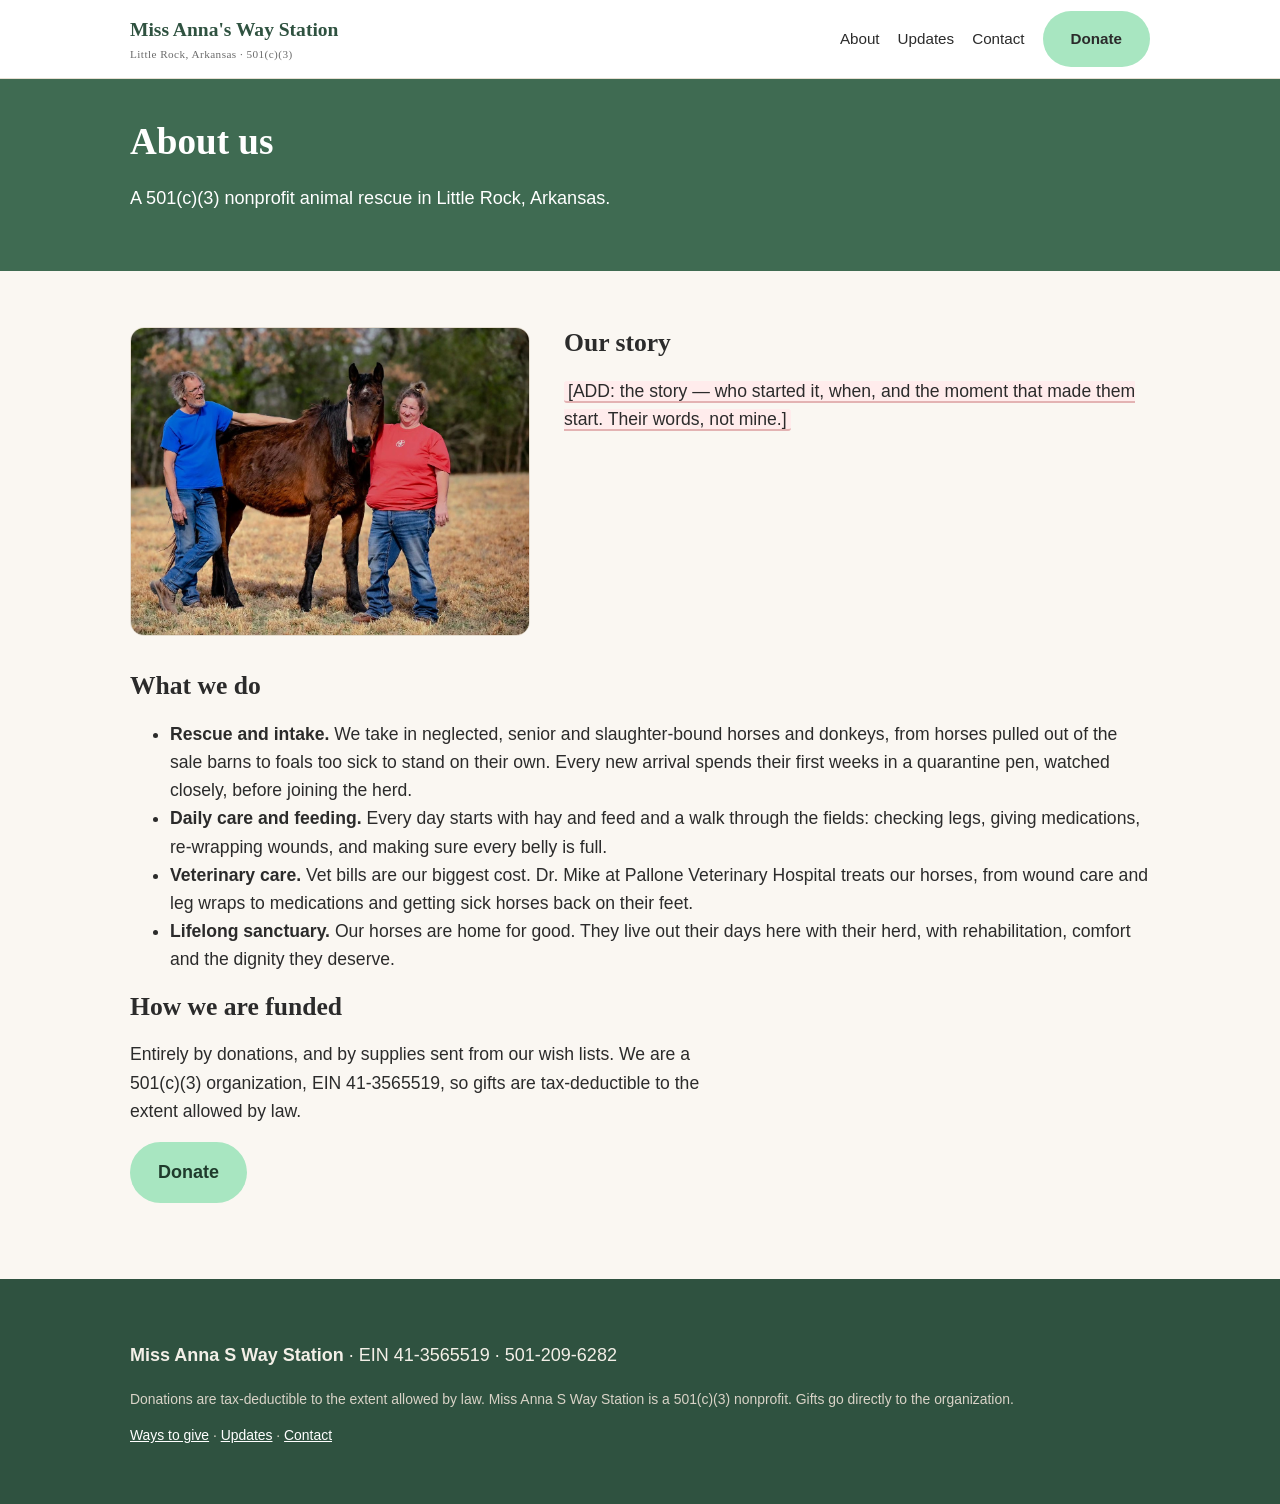
==== about.html @ fad70c7b "Shorten footer donation note Removed redundant information about donation processing." ====
<!DOCTYPE html>
<html lang="en">
<head>
<meta charset="utf-8">
<meta name="viewport" content="width=device-width, initial-scale=1">
<title>About - Miss Anna's Way Station</title>
<meta name="description" content="Who Miss Anna's Way Station is, what the rescue does, and how it is funded.">
<meta property="og:type" content="website">
<meta property="og:title" content="About - Miss Anna's Way Station">
<meta property="og:description" content="Who Miss Anna's Way Station is, what the rescue does, and how it is funded.">
<meta property="og:image" content="https://missannaswaystation.github.io/missannaswaystation/assets/photos/hero-1800.jpg">
<meta property="og:url" content="https://missannaswaystation.github.io/missannaswaystation/about.html">
<meta name="twitter:card" content="summary_large_image">
<link rel="stylesheet" href="assets/style.css">
</head>
<body>

<header class="site">
  <div class="wrap">
    <a class="brand" href="index.html">Miss Anna's Way Station
      <small>Little Rock, Arkansas &middot; 501(c)(3)</small></a>
    <nav class="main">
      <a href="about.html">About</a>
      <a href="updates.html">Updates</a>
      <a href="contact.html">Contact</a>
      <a class="btn btn-donate" href="https://www.paypal.com/donate/?hosted_button_id=DY4ASRAAML26Q">Donate</a>
    </nav>
  </div>
</header>

<div class="hero"><div class="wrap"><h1>About us</h1>
  <p>A 501(c)(3) nonprofit animal rescue in Little Rock, Arkansas.</p></div></div>

<section>
  <div class="wrap">
    <div class="split">
      <img src="assets/photos/about-station-team.jpg" width="1200" height="927"
           alt="Two of the station's people standing with a young dark brown horse in a dry autumn pasture"
           loading="lazy">
      <div>
        <h2>Our story</h2>
        <p class="lead"><span class="editable">[ADD: the story &mdash; who started it, when, and the moment
        that made them start. Their words, not mine.]</span></p>
      </div>
    </div>
    <h2>What we do</h2>
    <ul class="lead" style="max-width:none">
      <li><strong>Rescue and intake.</strong> We take in neglected, senior and slaughter-bound horses and
      donkeys, from horses pulled out of the sale barns to foals too sick to stand on their own. Every new
      arrival spends their first weeks in a quarantine pen, watched closely, before joining the herd.</li>
      <li><strong>Daily care and feeding.</strong> Every day starts with hay and feed and a walk through the
      fields: checking legs, giving medications, re-wrapping wounds, and making sure every belly is full.</li>
      <li><strong>Veterinary care.</strong> Vet bills are our biggest cost. Dr. Mike at Pallone Veterinary
      Hospital treats our horses, from wound care and leg wraps to medications and getting sick horses back on their feet.</li>
      <li><strong>Lifelong sanctuary.</strong> Our horses are home for good. They live out their days here
      with their herd, with rehabilitation, comfort and the dignity they deserve.</li>
    </ul>
    <h2>How we are funded</h2>
    <p class="lead">Entirely by donations, and by supplies sent from our wish lists. We are a
    501(c)(3) organization, EIN 41-3565519, so gifts are tax-deductible to the extent allowed by law.</p>
    <a class="btn btn-donate" href="https://www.paypal.com/donate/?hosted_button_id=DY4ASRAAML26Q">Donate</a>
  </div>
</section>


<footer class="site">
  <div class="wrap">
    <p><strong>Miss Anna S Way Station</strong> &middot; EIN 41-3565519 &middot; 501-209-6282</p>
    <p class="small">Donations are tax-deductible to the extent allowed by law. Miss Anna S Way Station is a
    501(c)(3) nonprofit. Gifts go directly to the organization.</p>
    <p class="small"><a href="donate.html">Ways to give</a> &middot;
    <a href="updates.html">Updates</a> &middot; <a href="contact.html">Contact</a></p>
  </div>
</footer>

</body>
</html>
---- assets/style.css ----
/* Miss Anna's Way Station - one stylesheet for the whole site.
   Colours: sage green + mint on cream. Edit the values below to re-skin. */
:root{
  --sage:#3f6b52; --sage-dark:#2f5240; --clay:#a8e6c1; --clay-dark:#8fd9ad;
  --cream:#faf7f2; --ink:#2b2b2b; --muted:#6b6b6b; --line:#e6ded2;
}
*{box-sizing:border-box}
body{margin:0;background:var(--cream);color:var(--ink);font-size:18px;line-height:1.6;
  font-family:-apple-system,"Segoe UI",Roboto,Helvetica,Arial,sans-serif}
h1,h2,h3{font-family:Georgia,Cambria,serif;line-height:1.25;margin:0 0 .5em}
h1{font-size:2.1rem} h2{font-size:1.6rem} h3{font-size:1.2rem}
a{color:var(--sage-dark)}
img{max-width:100%}
.wrap{max-width:1060px;margin:0 auto;padding:0 20px}
header.site{position:sticky;top:0;z-index:50;background:#fff;border-bottom:1px solid var(--line)}
header.site .wrap{display:flex;align-items:center;gap:18px;flex-wrap:wrap;min-height:78px}
.brand{margin-right:auto;text-decoration:none;color:var(--sage-dark);font-family:Georgia,serif;
  font-size:1.22rem;font-weight:700}
.brand small{display:block;font:inherit;font-size:.7rem;font-weight:400;color:var(--muted);letter-spacing:.04em}
nav.main{display:flex;align-items:center;gap:18px;flex-wrap:wrap}
nav.main a{text-decoration:none;color:var(--ink);font-size:.95rem}
nav.main a:hover{color:var(--sage)}
.btn{display:inline-block;padding:14px 26px;border-radius:999px;text-decoration:none;
  font-weight:700;border:2px solid transparent}
.btn-donate{background:var(--clay);color:#1f3b2c}
.btn-donate:hover{background:var(--clay-dark)}
.btn-ghost{border-color:var(--sage);color:var(--sage-dark);background:#fff}
.hero{background:var(--sage);color:#fff;padding:40px 0}
.hero-grid{display:grid;grid-template-columns:minmax(300px,45%) 1fr;gap:36px;align-items:center}
.hero-art img{display:block;width:100%;height:clamp(260px,30vw,380px);object-fit:cover;
  object-position:right center;border-radius:16px;border:1px solid rgba(255,255,255,.28)}
@media(max-width:820px){.hero-grid{grid-template-columns:1fr;gap:24px}.hero-art img{height:auto}.hero-art{order:-1}}
.hero h1{color:#fff;font-size:clamp(1.7rem,2.9vw,2.4rem);max-width:20ch}
.hero p{font-size:1.13rem;max-width:48ch}
.hero .btn{margin-top:12px;margin-right:10px}
section{padding:56px 0}
section.alt{background:#fff;border-top:1px solid var(--line);border-bottom:1px solid var(--line)}
.lead{font-size:1.1rem;max-width:62ch}
.split{display:grid;grid-template-columns:minmax(240px,400px) 1fr;gap:34px;align-items:start;margin-bottom:34px}
.split img{width:100%;height:auto;border-radius:14px;border:1px solid var(--line)}
@media(max-width:780px){.split{grid-template-columns:1fr}}
.cards{display:grid;gap:22px;margin-top:26px;grid-template-columns:repeat(auto-fit,minmax(250px,1fr))}
.card{background:#fff;border:1px solid var(--line);border-radius:14px;padding:24px}
.card .btn{margin-top:12px}
.carousel{margin-top:26px}
.rail{display:flex;gap:16px;overflow-x:auto;padding-bottom:10px;scroll-snap-type:x mandatory}
.rail img{flex:0 0 auto;width:min(78vw,520px);height:340px;object-fit:cover;border-radius:14px;
  border:1px solid var(--line);background:#e9e2d6;scroll-snap-align:start}
.rail-nav{display:flex;justify-content:flex-end;gap:10px;margin-top:12px}
.rail-nav button{width:44px;height:44px;border-radius:50%;border:1px solid var(--line);background:#fff;
  color:var(--sage-dark);font-size:1.1rem;cursor:pointer}
.give{display:grid;gap:18px;margin-top:24px}
.give-item{display:grid;gap:16px;align-items:center;grid-template-columns:1fr auto;background:#fff;
  border:1px solid var(--line);border-radius:14px;padding:24px}
.give-item p{margin:.3em 0 0;color:var(--muted);font-size:.97rem}
.give-item .tag{font-size:.78rem;text-transform:uppercase;letter-spacing:.08em;color:var(--clay)}
@media(max-width:640px){.hero h1{font-size:2rem}.give-item{grid-template-columns:1fr}}
.post{border-left:3px solid var(--clay);padding:2px 0 2px 18px;margin:28px 0}
.post time{color:var(--muted);font-size:.9rem}
footer.site{background:var(--sage-dark);color:#f3efe7;padding:44px 0;margin-top:20px}
footer.site a{color:#fff}
footer.site .small{font-size:.87rem;color:#d9d3c7}
.note{background:#fff6ea;border:1px solid #f0d9bd;border-radius:12px;padding:16px 18px;
  color:#6a4a24;font-size:.92rem;margin:20px 0}
/* anything wrapped in .editable is wording we still need from the organization.
   It shows up pink so it is impossible to publish by accident. */
.editable{background:#ffecec;border-bottom:2px solid #e3b3b3;border-radius:3px;padding:0 4px}
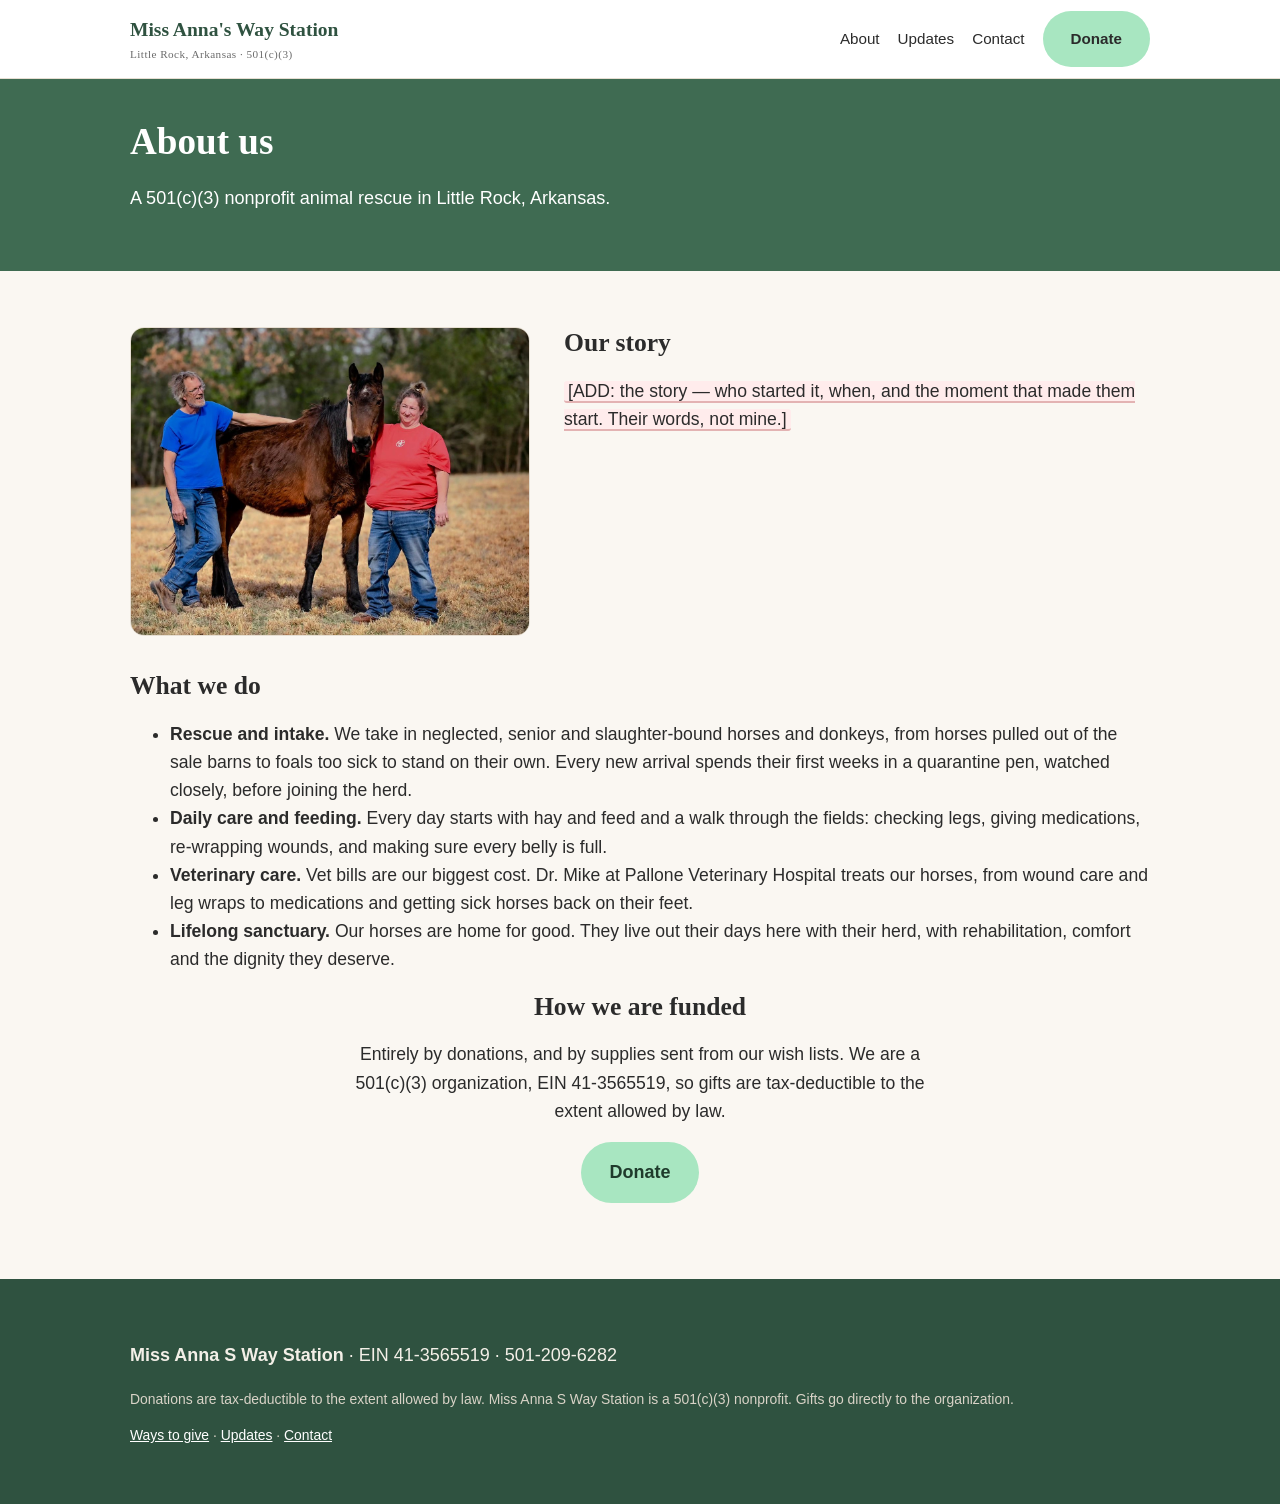
==== commit 644eee3c: "Center the How we are funded section" ====
--- a/about.html
+++ b/about.html
@@ -55,10 +55,12 @@
       <li><strong>Lifelong sanctuary.</strong> Our horses are home for good. They live out their days here
       with their herd, with rehabilitation, comfort and the dignity they deserve.</li>
     </ul>
+    <div style="text-align:center">
     <h2>How we are funded</h2>
-    <p class="lead">Entirely by donations, and by supplies sent from our wish lists. We are a
+    <p class="lead" style="margin-left:auto;margin-right:auto">Entirely by donations, and by supplies sent from our wish lists. We are a
     501(c)(3) organization, EIN 41-3565519, so gifts are tax-deductible to the extent allowed by law.</p>
     <a class="btn btn-donate" href="https://www.paypal.com/donate/?hosted_button_id=DY4ASRAAML26Q">Donate</a>
+    </div>
   </div>
 </section>
 
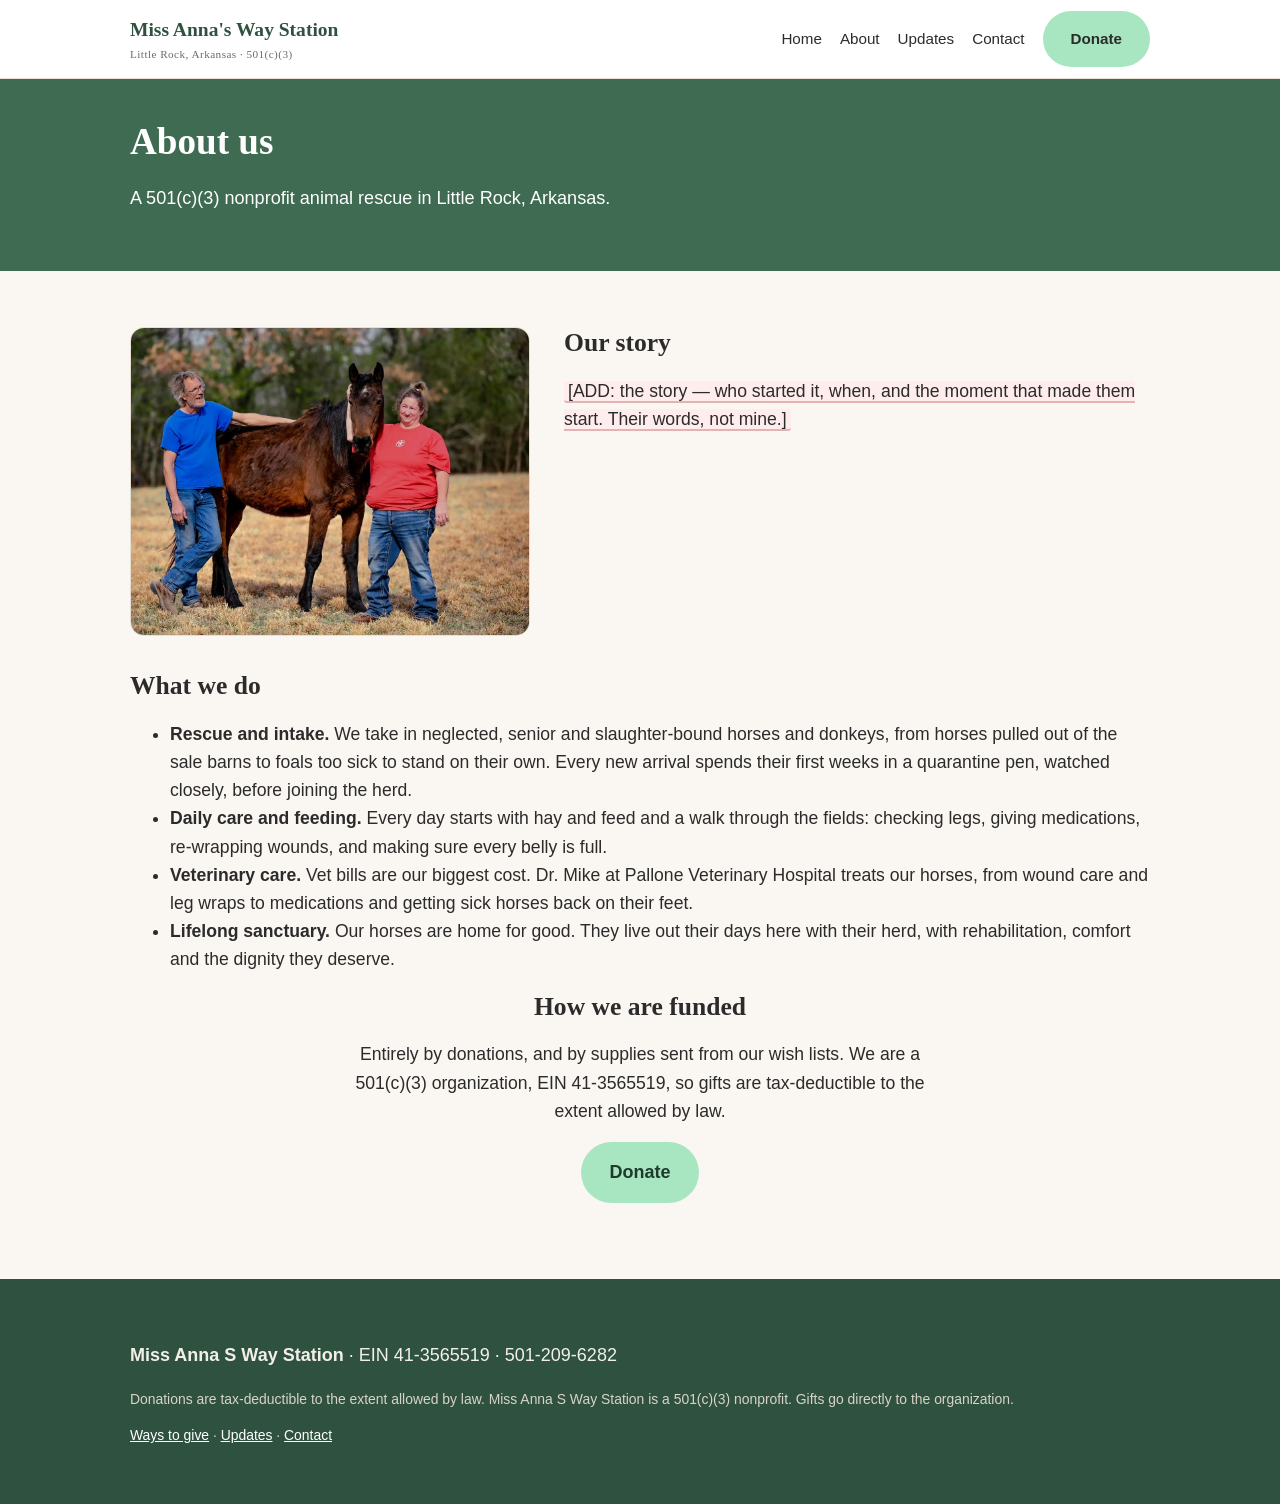
==== commit b156d185: "Add Home link to header" ====
--- a/about.html
+++ b/about.html
@@ -20,6 +20,7 @@
     <a class="brand" href="index.html">Miss Anna's Way Station
       <small>Little Rock, Arkansas &middot; 501(c)(3)</small></a>
     <nav class="main">
+      <a href="index.html">Home</a>
       <a href="about.html">About</a>
       <a href="updates.html">Updates</a>
       <a href="contact.html">Contact</a>
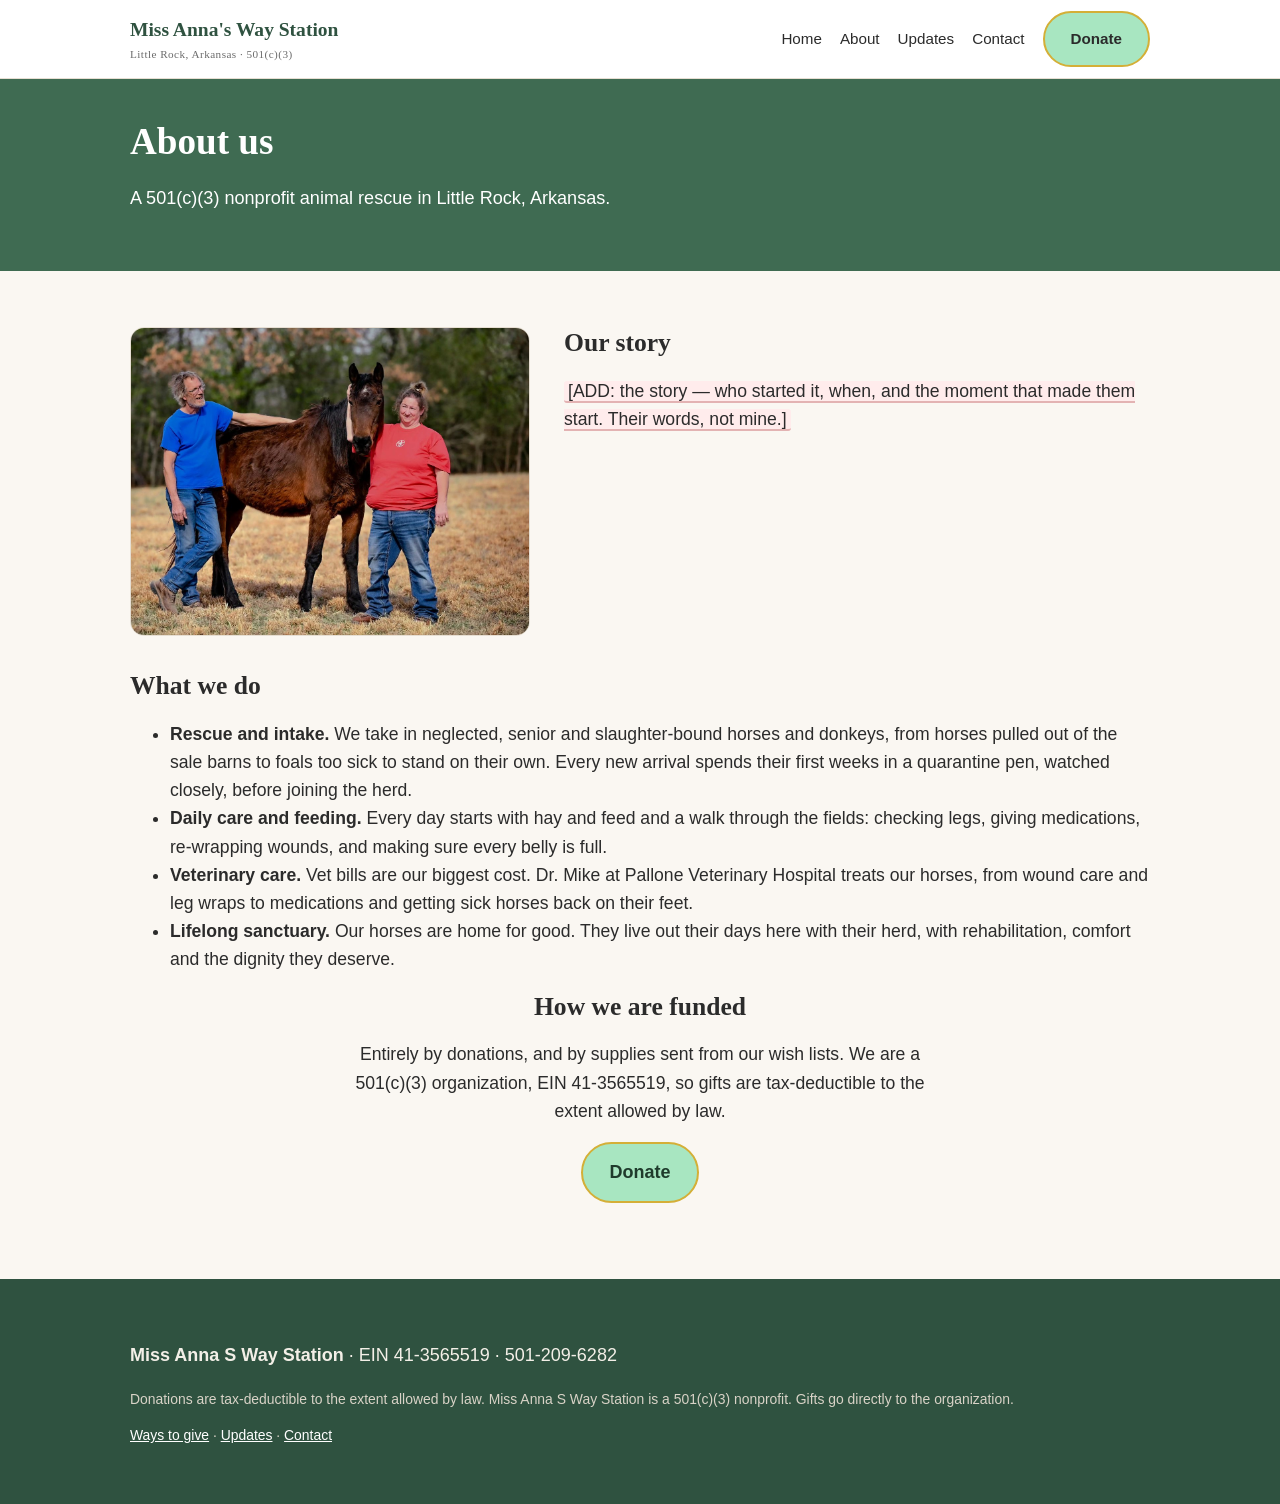
==== commit 84ca0696: "Open all links in a new tab" ====
--- a/about.html
+++ b/about.html
@@ -17,14 +17,14 @@
 
 <header class="site">
   <div class="wrap">
-    <a class="brand" href="index.html">Miss Anna's Way Station
+    <a class="brand" href="index.html" target="_blank" rel="noopener">Miss Anna's Way Station
       <small>Little Rock, Arkansas &middot; 501(c)(3)</small></a>
     <nav class="main">
-      <a href="index.html">Home</a>
-      <a href="about.html">About</a>
-      <a href="updates.html">Updates</a>
-      <a href="contact.html">Contact</a>
-      <a class="btn btn-donate" href="https://www.paypal.com/donate/?hosted_button_id=DY4ASRAAML26Q">Donate</a>
+      <a href="index.html" target="_blank" rel="noopener">Home</a>
+      <a href="about.html" target="_blank" rel="noopener">About</a>
+      <a href="updates.html" target="_blank" rel="noopener">Updates</a>
+      <a href="contact.html" target="_blank" rel="noopener">Contact</a>
+      <a class="btn btn-donate" href="https://www.paypal.com/donate/?hosted_button_id=DY4ASRAAML26Q" target="_blank" rel="noopener">Donate</a>
     </nav>
   </div>
 </header>
@@ -60,7 +60,7 @@
     <h2>How we are funded</h2>
     <p class="lead" style="margin-left:auto;margin-right:auto">Entirely by donations, and by supplies sent from our wish lists. We are a
     501(c)(3) organization, EIN 41-3565519, so gifts are tax-deductible to the extent allowed by law.</p>
-    <a class="btn btn-donate" href="https://www.paypal.com/donate/?hosted_button_id=DY4ASRAAML26Q">Donate</a>
+    <a class="btn btn-donate" href="https://www.paypal.com/donate/?hosted_button_id=DY4ASRAAML26Q" target="_blank" rel="noopener">Donate</a>
     </div>
   </div>
 </section>
@@ -71,8 +71,8 @@
     <p><strong>Miss Anna S Way Station</strong> &middot; EIN 41-3565519 &middot; 501-209-6282</p>
     <p class="small">Donations are tax-deductible to the extent allowed by law. Miss Anna S Way Station is a
     501(c)(3) nonprofit. Gifts go directly to the organization.</p>
-    <p class="small"><a href="donate.html">Ways to give</a> &middot;
-    <a href="updates.html">Updates</a> &middot; <a href="contact.html">Contact</a></p>
+    <p class="small"><a href="donate.html" target="_blank" rel="noopener">Ways to give</a> &middot;
+    <a href="updates.html" target="_blank" rel="noopener">Updates</a> &middot; <a href="contact.html" target="_blank" rel="noopener">Contact</a></p>
   </div>
 </footer>
 
--- a/assets/style.css
+++ b/assets/style.css
@@ -22,7 +22,7 @@
 nav.main a:hover{color:var(--sage)}
 .btn{display:inline-block;padding:14px 26px;border-radius:999px;text-decoration:none;
   font-weight:700;border:2px solid transparent}
-.btn-donate{background:var(--clay);color:#1f3b2c}
+.btn-donate{background:var(--clay);color:#1f3b2c;border-color:#d4af37}
 .btn-donate:hover{background:var(--clay-dark)}
 .btn-ghost{border-color:var(--sage);color:var(--sage-dark);background:#fff}
 .hero{background:var(--sage);color:#fff;padding:40px 0}
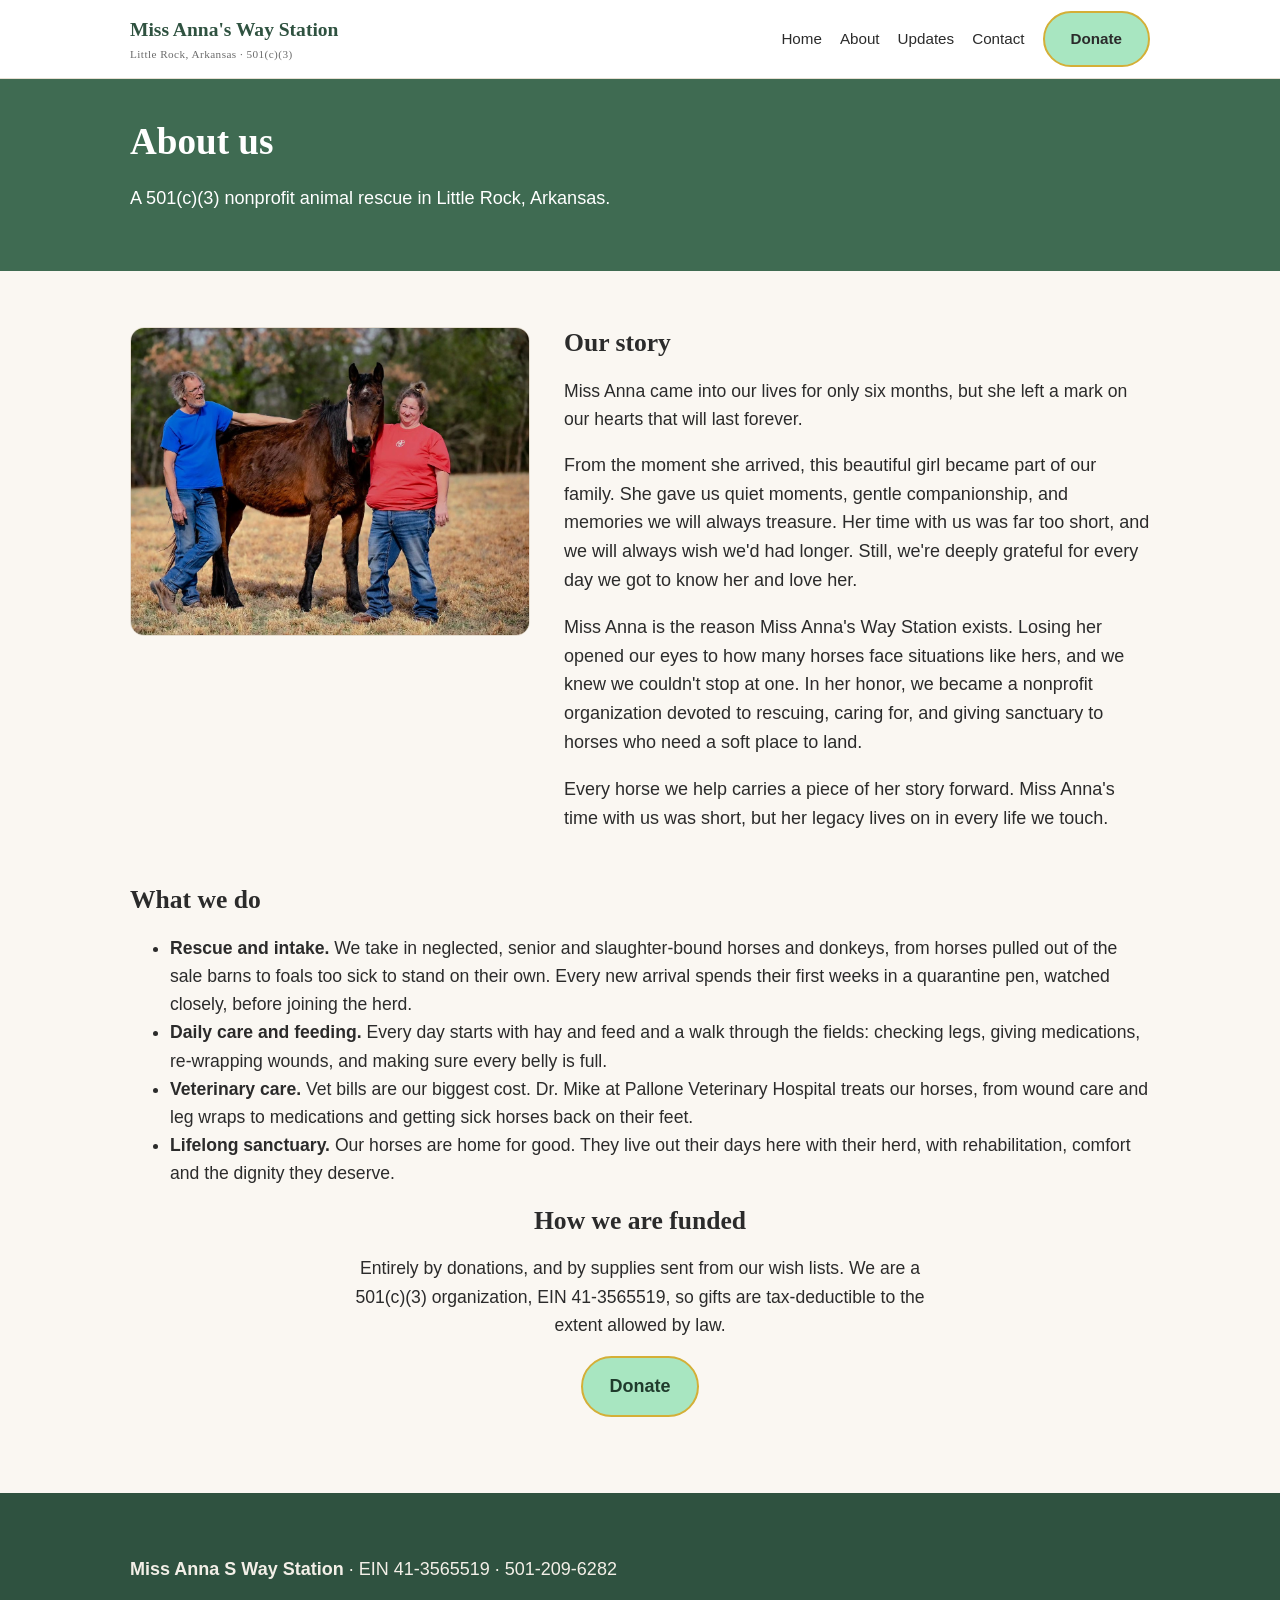
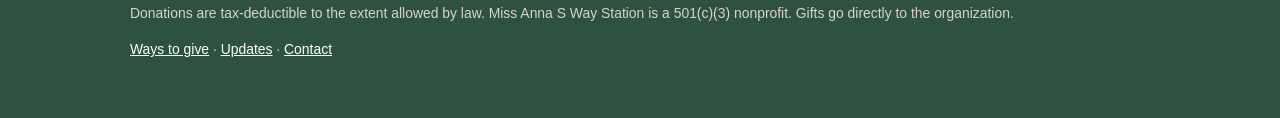
==== commit ae3a389b: "Add Miss Anna's story to the About page Updated the story section to reflect the impact of Miss Anna" ====
--- a/about.html
+++ b/about.html
@@ -40,8 +40,10 @@
            loading="lazy">
       <div>
         <h2>Our story</h2>
-        <p class="lead"><span class="editable">[ADD: the story &mdash; who started it, when, and the moment
-        that made them start. Their words, not mine.]</span></p>
+        <p class="lead">Miss Anna came into our lives for only six months, but she left a mark on our hearts that will last forever.</p>
+          <p>From the moment she arrived, this beautiful girl became part of our family. She gave us quiet moments, gentle companionship, and memories we will always treasure. Her time with us was far too short, and we will always wish we'd had longer. Still, we're deeply grateful for every day we got to know her and love her.</p>
+          <p>Miss Anna is the reason Miss Anna's Way Station exists. Losing her opened our eyes to how many horses face situations like hers, and we knew we couldn't stop at one. In her honor, we became a nonprofit organization devoted to rescuing, caring for, and giving sanctuary to horses who need a soft place to land.</p>
+          <p>Every horse we help carries a piece of her story forward. Miss Anna's time with us was short, but her legacy lives on in every life we touch.</p>
       </div>
     </div>
     <h2>What we do</h2>
--- a/assets/style.css
+++ b/assets/style.css
@@ -53,7 +53,7 @@
 .give-item{display:grid;gap:16px;align-items:center;grid-template-columns:1fr auto;background:#fff;
   border:1px solid var(--line);border-radius:14px;padding:24px}
 .give-item p{margin:.3em 0 0;color:var(--muted);font-size:.97rem}
-.give-item .tag{font-size:.78rem;text-transform:uppercase;letter-spacing:.08em;color:var(--clay)}
+.give-item .tag{font-size:.78rem;text-transform:uppercase;letter-spacing:.08em;font-weight:700;color:var(--sage)}
 @media(max-width:640px){.hero h1{font-size:2rem}.give-item{grid-template-columns:1fr}}
 .post{border-left:3px solid var(--clay);padding:2px 0 2px 18px;margin:28px 0}
 .post time{color:var(--muted);font-size:.9rem}
@@ -65,3 +65,12 @@
 /* anything wrapped in .editable is wording we still need from the organization.
    It shows up pink so it is impossible to publish by accident. */
 .editable{background:#ffecec;border-bottom:2px solid #e3b3b3;border-radius:3px;padding:0 4px}
+/* phones: name and a small Donate button on the top row, menu links on the row below */
+@media(max-width:640px){
+  header.site .wrap{min-height:0;padding-top:10px;padding-bottom:10px;column-gap:18px;row-gap:6px}
+  nav.main{display:contents}
+  nav.main a{order:3;font-size:.92rem}
+  nav.main .btn-donate{order:1;padding:7px 16px;font-size:.88rem;border-width:1.5px}
+  header.site .wrap::after{content:"";order:2;flex-basis:100%;height:0}
+}
+@media(max-width:360px){.brand{font-size:1rem} header.site .wrap{column-gap:10px} nav.main a{font-size:.88rem}}
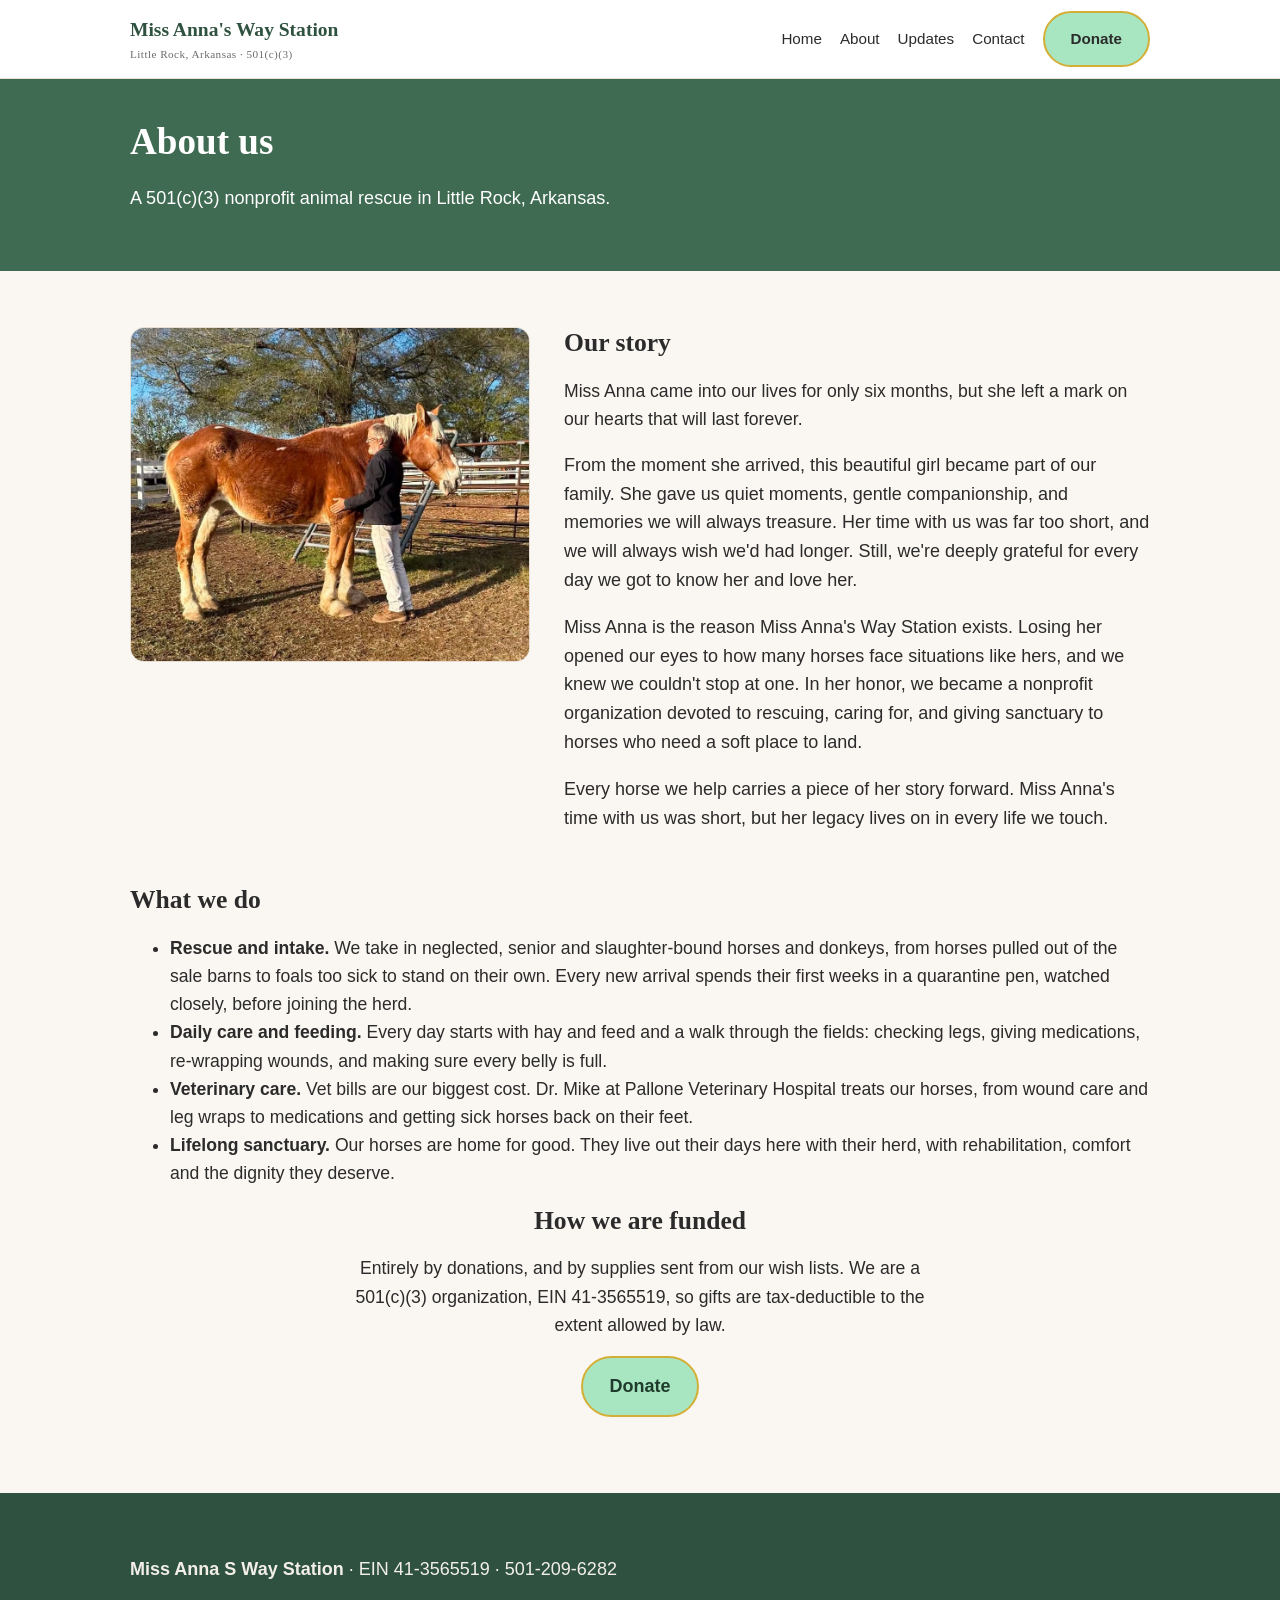
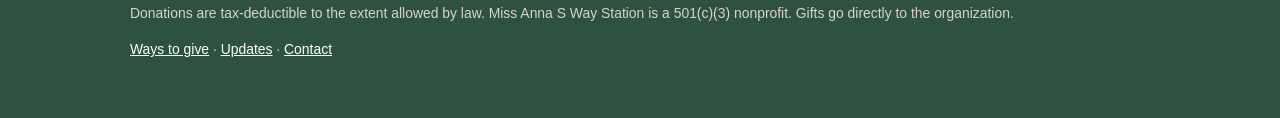
==== commit 6b3973a0: "Use new photo next to Our Story" ====
--- a/about.html
+++ b/about.html
@@ -35,8 +35,8 @@
 <section>
   <div class="wrap">
     <div class="split">
-      <img src="assets/photos/about-station-team.jpg" width="1200" height="927"
-           alt="Two of the station's people standing with a young dark brown horse in a dry autumn pasture"
+      <img src="assets/photos/image.jpg" width="924" height="773"
+             alt="A man resting his hand on a tall chestnut draft horse with a flaxen mane in a sunny paddock"
            loading="lazy">
       <div>
         <h2>Our story</h2>
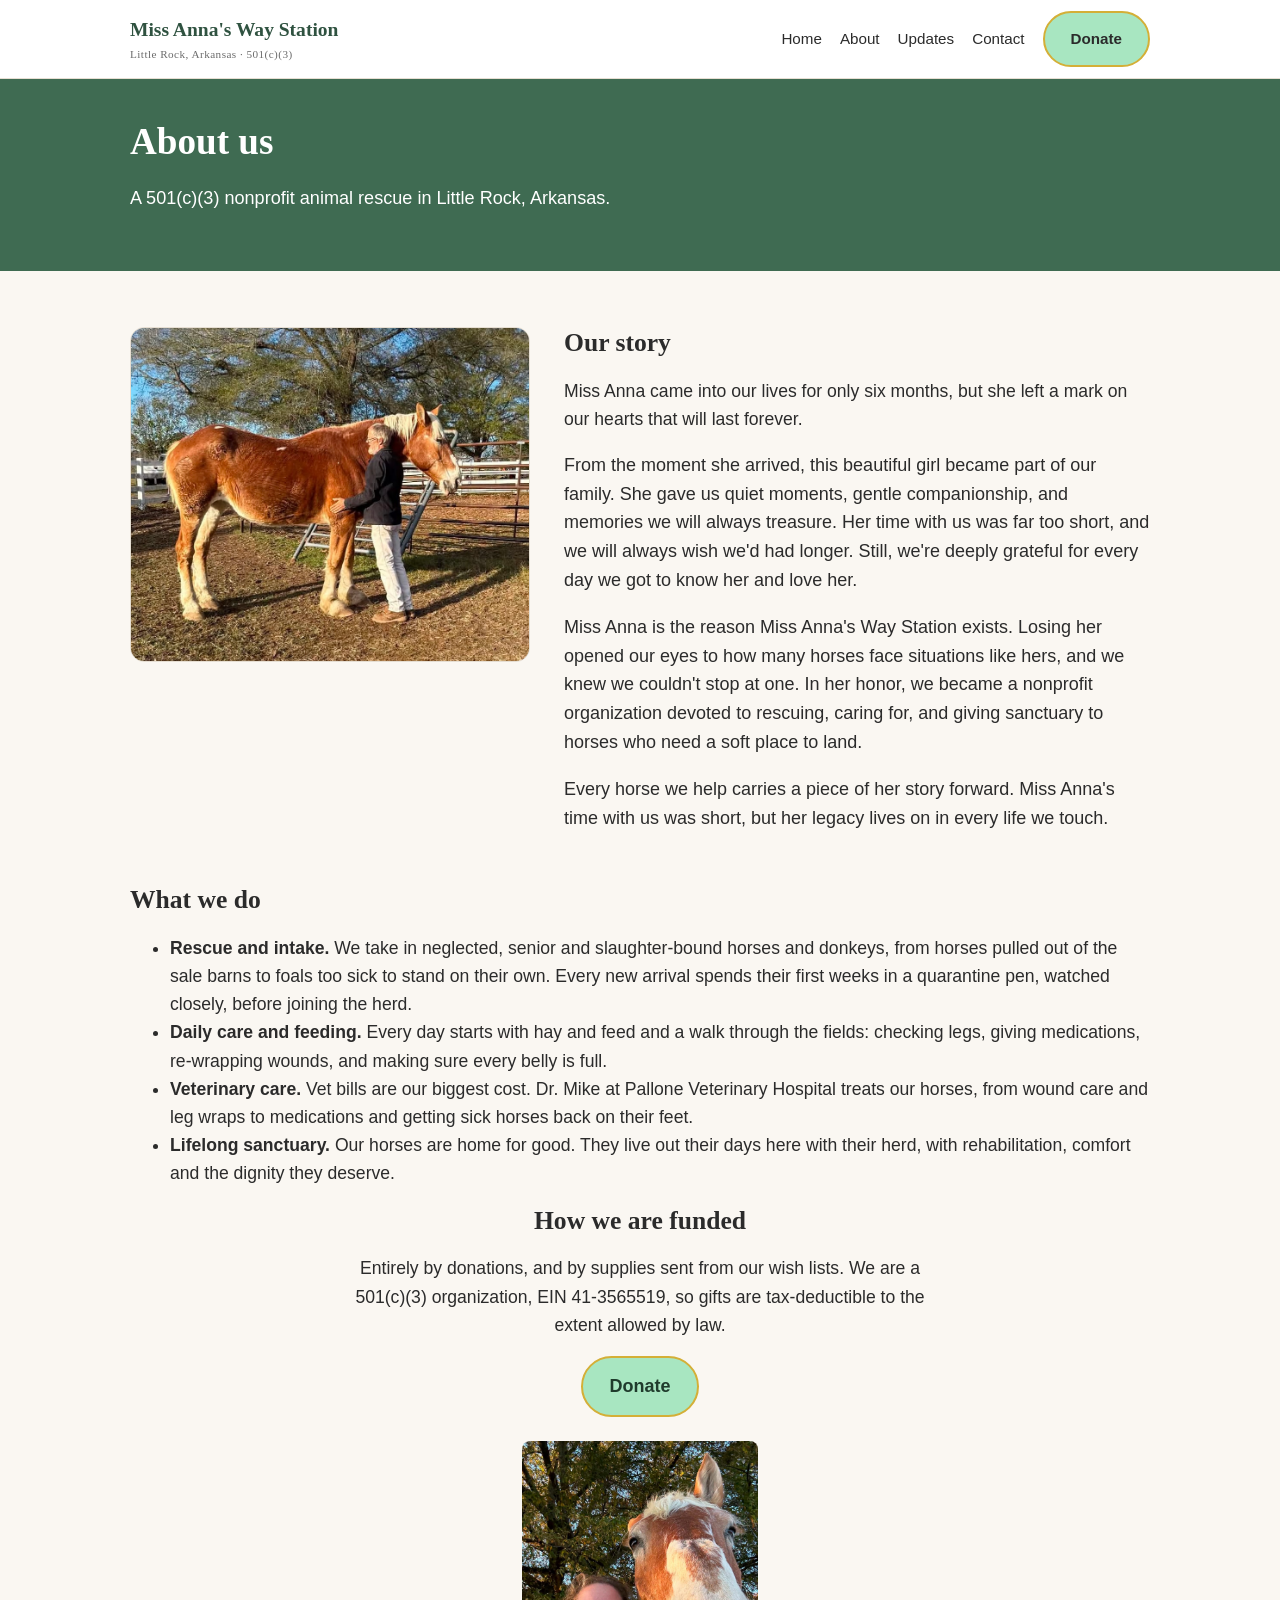
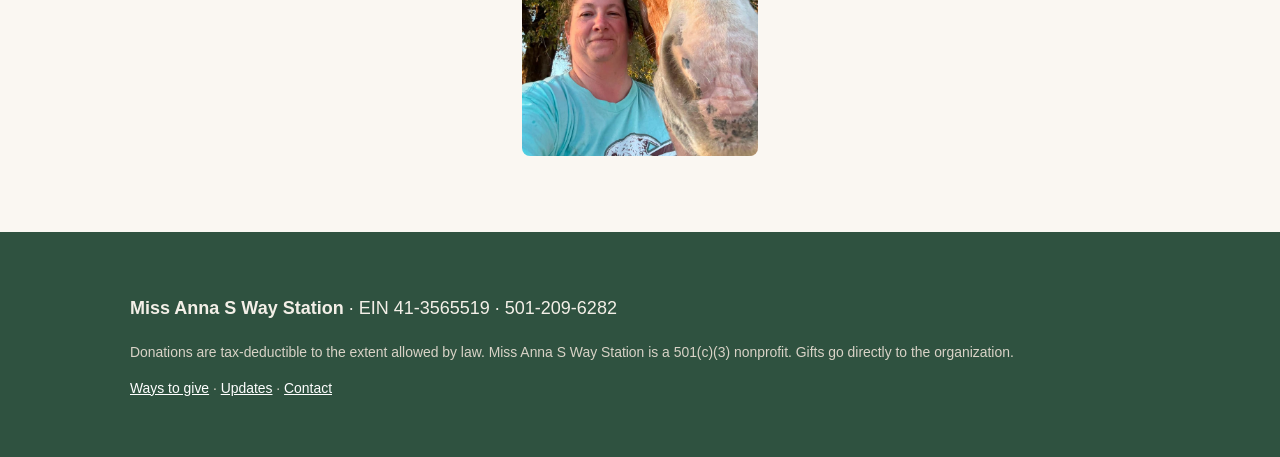
==== commit 1f70abf2: "Add photo under the funding Donate button" ====
--- a/about.html
+++ b/about.html
@@ -63,6 +63,8 @@
     <p class="lead" style="margin-left:auto;margin-right:auto">Entirely by donations, and by supplies sent from our wish lists. We are a
     501(c)(3) organization, EIN 41-3565519, so gifts are tax-deductible to the extent allowed by law.</p>
     <a class="btn btn-donate" href="https://www.paypal.com/donate/?hosted_button_id=DY4ASRAAML26Q" target="_blank" rel="noopener">Donate</a>
+      <img src="assets/photos/funding/image.jpg" width="1350" height="1800" loading="lazy" style="display:block;width:236px;max-width:100%;height:auto;margin:24px auto 0;border-radius:8px"
+           alt="Eve smiling in a selfie with a chestnut draft horse leaning in close to the camera">
     </div>
   </div>
 </section>
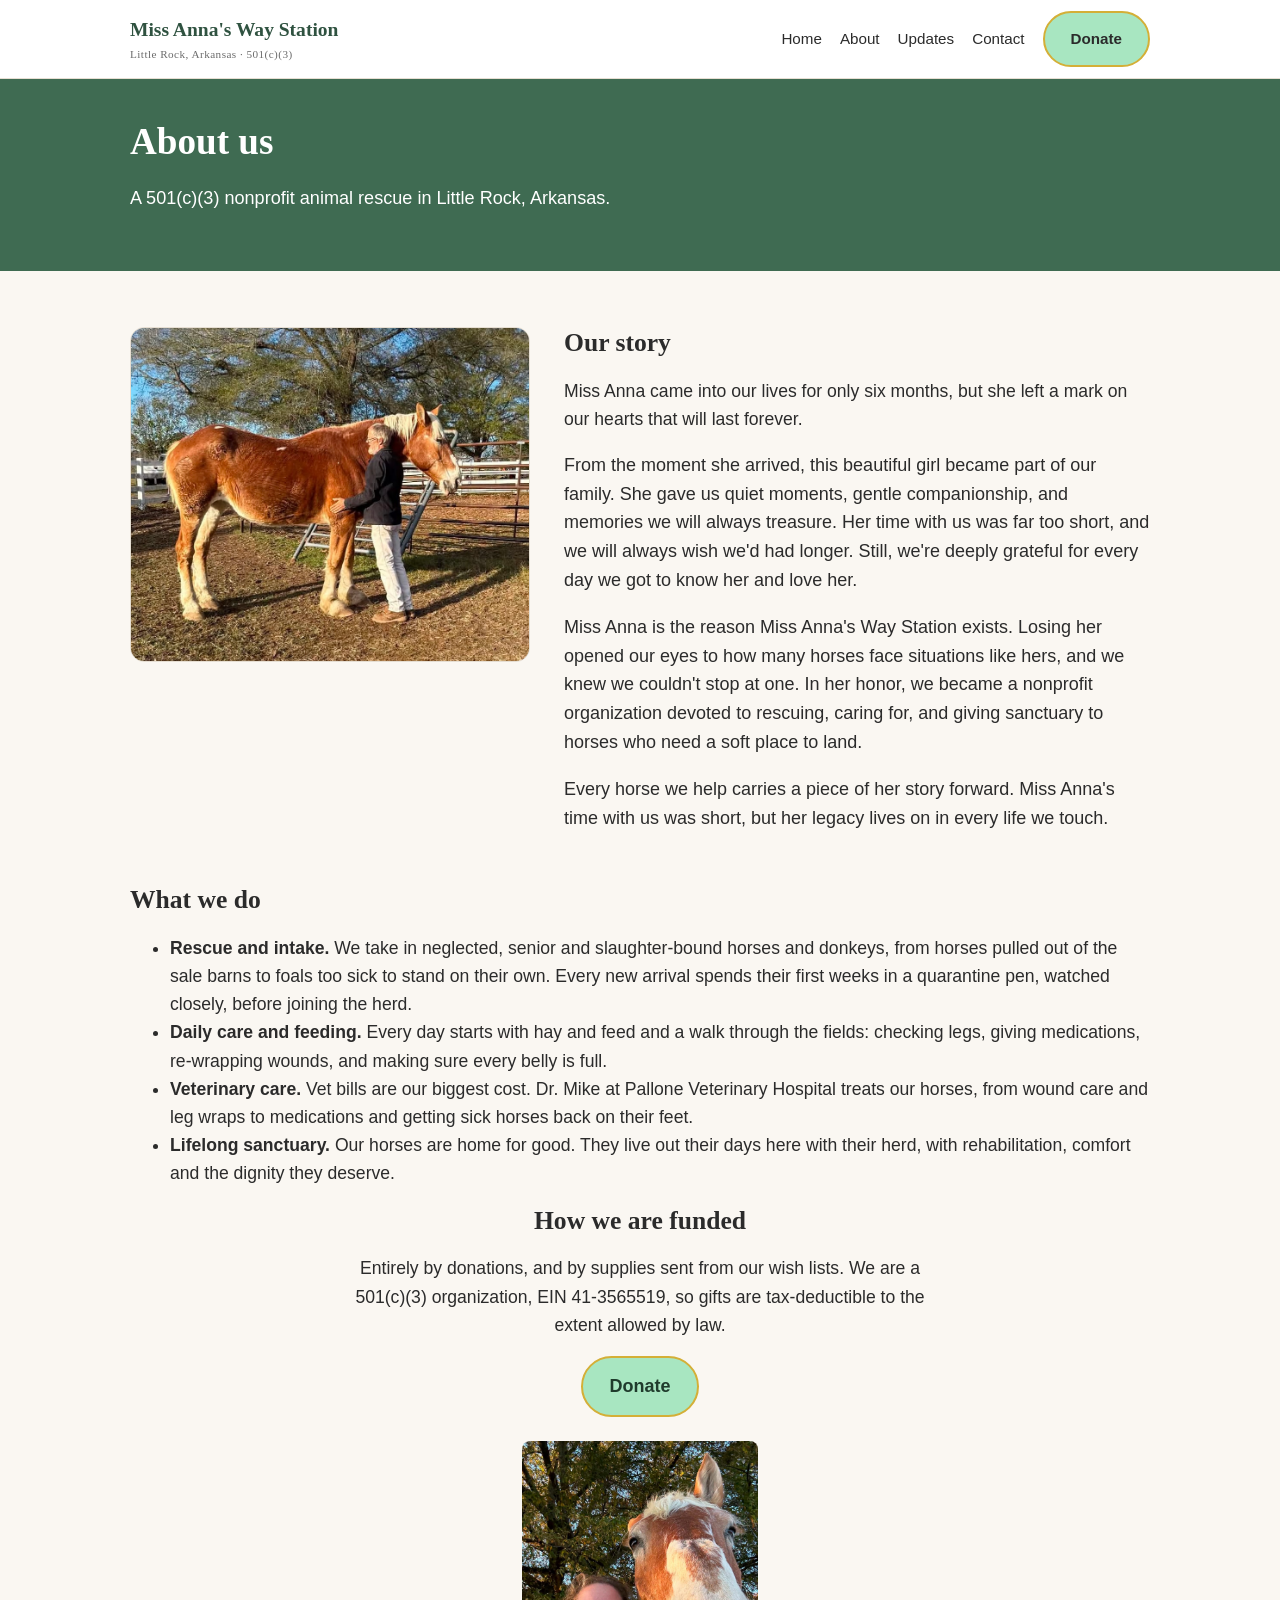
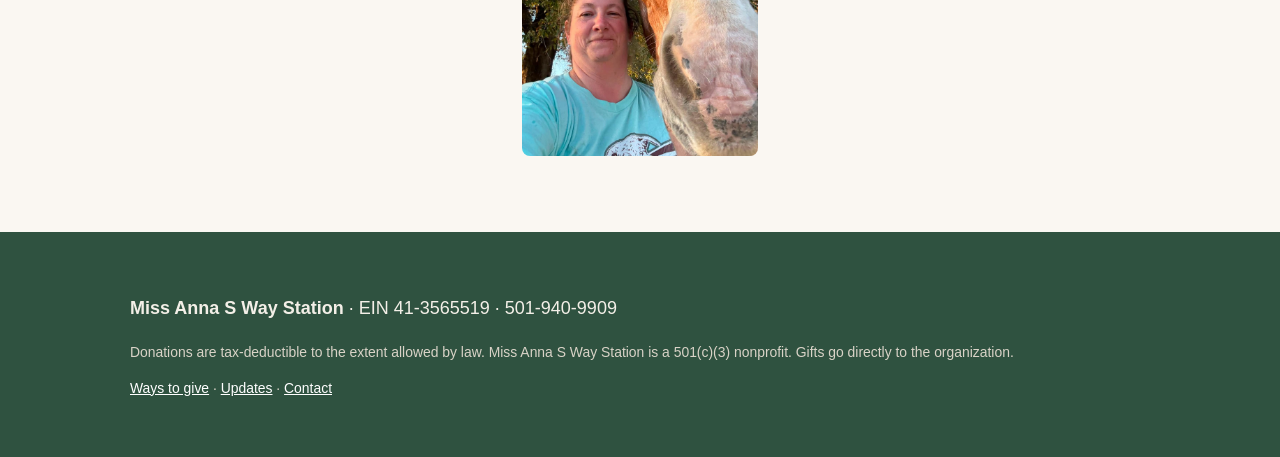
==== commit 29268156: "Update contact phone to 501-940-9909" ====
--- a/about.html
+++ b/about.html
@@ -72,7 +72,7 @@
 
 <footer class="site">
   <div class="wrap">
-    <p><strong>Miss Anna S Way Station</strong> &middot; EIN 41-3565519 &middot; 501-209-6282</p>
+    <p><strong>Miss Anna S Way Station</strong> &middot; EIN 41-3565519 &middot; 501-940-9909</p>
     <p class="small">Donations are tax-deductible to the extent allowed by law. Miss Anna S Way Station is a
     501(c)(3) nonprofit. Gifts go directly to the organization.</p>
     <p class="small"><a href="donate.html" target="_blank" rel="noopener">Ways to give</a> &middot;
--- a/assets/style.css
+++ b/assets/style.css
@@ -74,3 +74,10 @@
   header.site .wrap::after{content:"";order:2;flex-basis:100%;height:0}
 }
 @media(max-width:360px){.brand{font-size:1rem} header.site .wrap{column-gap:10px} nav.main a{font-size:.88rem}}
+
+/* Thinner page banner on phones (pages without a hero photo) */
+@media (max-width: 640px) {
+  .hero:not(:has(.hero-grid)) { padding: 16px 0; }
+  .hero:not(:has(.hero-grid)) h1 { font-size: 1.6rem; line-height: 1.2; margin: 0 0 4px; }
+  .hero:not(:has(.hero-grid)) p { font-size: .95rem; line-height: 1.4; margin: 0; }
+}
